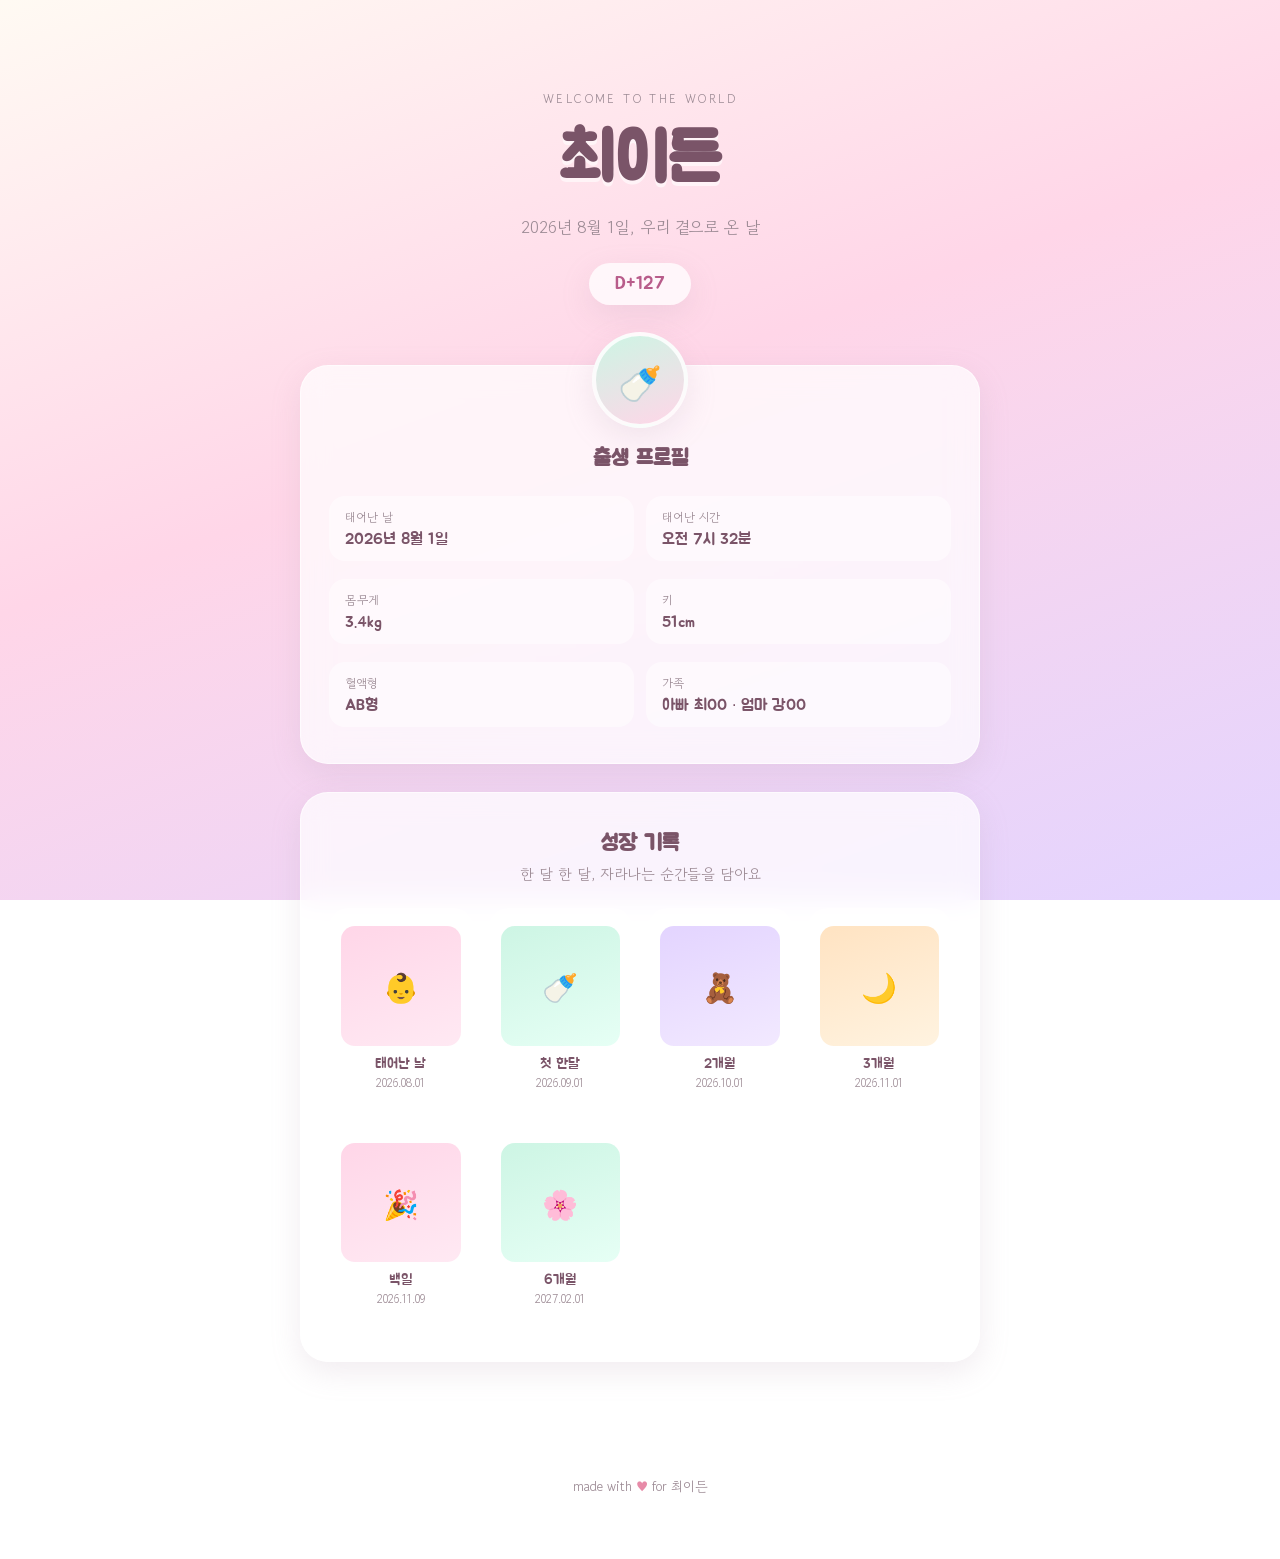
==== index.html @ bd2d75ee "Add baby profile page with growth gallery and D-day counter Static site for baby33 — pastel design w" ====
<!DOCTYPE html>
<html lang="ko">
<head>
<meta charset="UTF-8" />
<meta name="viewport" content="width=device-width, initial-scale=1.0" />
<title>최이든의 특별한 순간들</title>
<meta name="description" content="우리 아기의 탄생과 성장을 기록하는 페이지" />
<link rel="icon" href="data:image/svg+xml,<svg xmlns=%22http://www.w3.org/2000/svg%22 viewBox=%220 0 100 100%22><text y=%22.9em%22 font-size=%2290%22>🍼</text></svg>" />
<link rel="preconnect" href="https://fonts.googleapis.com" />
<link rel="preconnect" href="https://fonts.gstatic.com" crossorigin />
<link href="https://fonts.googleapis.com/css2?family=Jua&family=Gowun+Dodum&display=swap" rel="stylesheet" />
<link rel="stylesheet" href="style.css" />
</head>
<body>

<div class="floaters" aria-hidden="true">
  <span class="floater heart" style="--x:8%; --delay:0s; --dur:14s; --size:28px;">♥</span>
  <span class="floater bubble" style="--x:20%; --delay:3s; --dur:18s; --size:36px;"></span>
  <span class="floater heart" style="--x:35%; --delay:6s; --dur:16s; --size:20px;">♥</span>
  <span class="floater bubble" style="--x:52%; --delay:1s; --dur:20s; --size:24px;"></span>
  <span class="floater heart" style="--x:68%; --delay:8s; --dur:15s; --size:32px;">♥</span>
  <span class="floater bubble" style="--x:80%; --delay:4s; --dur:19s; --size:44px;"></span>
  <span class="floater heart" style="--x:90%; --delay:10s; --dur:17s; --size:22px;">♥</span>
  <span class="floater bubble" style="--x:60%; --delay:12s; --dur:22s; --size:16px;"></span>
</div>

<header class="hero">
  <p class="eyebrow">Welcome to the world</p>
  <h1 id="babyName" class="hero-name">최이든</h1>
  <p class="hero-sub" id="heroSub">2026년 8월 1일, 우리 곁으로 온 날</p>
  <div class="dday-badge" id="ddayBadge">D+0</div>
</header>

<main>
  <section class="card profile-card" id="profile">
    <div class="profile-photo" id="profilePhoto" aria-hidden="true">🍼</div>
    <h2 class="section-title">출생 프로필</h2>
    <dl class="profile-grid" id="profileGrid">
      <!-- JS로 채워집니다 -->
    </dl>
  </section>

  <section class="card gallery-card" id="growth">
    <h2 class="section-title">성장 기록</h2>
    <p class="section-sub">한 달 한 달, 자라나는 순간들을 담아요</p>
    <div class="gallery-grid" id="galleryGrid">
      <!-- JS로 채워집니다 -->
    </div>
  </section>
</main>

<footer class="site-footer">
  <p>made with <span class="footer-heart">♥</span> for <span id="footerName">최이든</span></p>
</footer>

<script src="script.js"></script>
</body>
</html>
---- style.css ----
:root {
  --pink: #ffd6e8;
  --lavender: #e3d4ff;
  --mint: #cdf5e4;
  --cream: #fffaf3;
  --ink: #5a4a52;
  --ink-soft: #9c8a94;
  --card-bg: rgba(255, 255, 255, 0.72);
  --shadow: 0 10px 30px rgba(180, 150, 170, 0.18);
}

* {
  box-sizing: border-box;
}

html {
  scroll-behavior: smooth;
}

body {
  margin: 0;
  min-height: 100vh;
  font-family: "Gowun Dodum", sans-serif;
  color: var(--ink);
  background: linear-gradient(160deg, var(--cream) 0%, var(--pink) 45%, var(--lavender) 100%);
  background-attachment: fixed;
  overflow-x: hidden;
  position: relative;
}

/* ---------- floating hearts & bubbles ---------- */
.floaters {
  position: fixed;
  inset: 0;
  pointer-events: none;
  z-index: 0;
  overflow: hidden;
}

.floater {
  position: absolute;
  bottom: -10%;
  left: var(--x);
  font-size: var(--size);
  animation: rise var(--dur) ease-in infinite;
  animation-delay: var(--delay);
  opacity: 0;
}

.floater.heart {
  color: rgba(255, 255, 255, 0.85);
  text-shadow: 0 0 12px rgba(255, 182, 213, 0.6);
}

.floater.bubble {
  width: var(--size);
  height: var(--size);
  border-radius: 50%;
  background: radial-gradient(circle at 30% 30%, rgba(255, 255, 255, 0.9), rgba(255, 255, 255, 0.15) 70%);
  border: 1px solid rgba(255, 255, 255, 0.5);
}

@keyframes rise {
  0% {
    transform: translateY(0) translateX(0) scale(0.8);
    opacity: 0;
  }
  10% {
    opacity: 0.9;
  }
  50% {
    transform: translateY(-55vh) translateX(15px) scale(1.05);
  }
  90% {
    opacity: 0.7;
  }
  100% {
    transform: translateY(-110vh) translateX(-10px) scale(0.9);
    opacity: 0;
  }
}

/* ---------- layout ---------- */
main {
  position: relative;
  z-index: 1;
  max-width: 720px;
  margin: 0 auto;
  padding: 0 20px 80px;
  display: flex;
  flex-direction: column;
  gap: 28px;
}

.hero {
  position: relative;
  z-index: 1;
  text-align: center;
  padding: 90px 20px 60px;
}

.eyebrow {
  letter-spacing: 0.2em;
  text-transform: uppercase;
  font-size: 0.75rem;
  color: var(--ink-soft);
  margin: 0 0 12px;
}

.hero-name {
  font-family: "Jua", sans-serif;
  font-size: clamp(2.6rem, 9vw, 4.2rem);
  margin: 0;
  color: #7a5468;
  text-shadow: 0 4px 0 rgba(255, 255, 255, 0.6);
}

.hero-sub {
  margin: 12px 0 24px;
  color: var(--ink-soft);
  font-size: 1.05rem;
}

.dday-badge {
  display: inline-block;
  font-family: "Jua", sans-serif;
  font-size: 1.1rem;
  padding: 10px 26px;
  border-radius: 999px;
  background: rgba(255, 255, 255, 0.75);
  box-shadow: var(--shadow);
  color: #b85c8a;
}

/* ---------- cards ---------- */
.card {
  background: var(--card-bg);
  backdrop-filter: blur(14px);
  -webkit-backdrop-filter: blur(14px);
  border: 1px solid rgba(255, 255, 255, 0.6);
  border-radius: 28px;
  box-shadow: var(--shadow);
  padding: 36px 28px;
}

.section-title {
  font-family: "Jua", sans-serif;
  font-size: 1.4rem;
  margin: 0 0 6px;
  color: #7a5468;
  text-align: center;
}

.section-sub {
  text-align: center;
  color: var(--ink-soft);
  margin: 0 0 24px;
  font-size: 0.92rem;
}

/* ---------- profile ---------- */
.profile-card {
  text-align: center;
}

.profile-photo {
  width: 96px;
  height: 96px;
  margin: -70px auto 16px;
  border-radius: 50%;
  background: linear-gradient(160deg, var(--mint), var(--pink));
  display: flex;
  align-items: center;
  justify-content: center;
  font-size: 2.2rem;
  box-shadow: var(--shadow);
  border: 4px solid rgba(255, 255, 255, 0.85);
}

.profile-grid {
  display: grid;
  grid-template-columns: 1fr 1fr;
  gap: 18px 12px;
  margin: 24px 0 0;
  text-align: left;
}

.profile-grid div {
  background: rgba(255, 255, 255, 0.5);
  border-radius: 16px;
  padding: 12px 16px;
}

.profile-grid dt {
  font-size: 0.75rem;
  color: var(--ink-soft);
  margin-bottom: 4px;
}

.profile-grid dd {
  margin: 0;
  font-family: "Jua", sans-serif;
  font-size: 1rem;
  color: #7a5468;
}

/* ---------- gallery ---------- */
.gallery-grid {
  display: grid;
  grid-template-columns: repeat(auto-fill, minmax(140px, 1fr));
  gap: 16px;
}

.gallery-item {
  background: rgba(255, 255, 255, 0.55);
  border-radius: 20px;
  padding: 18px 12px;
  text-align: center;
  transition: transform 0.2s ease;
}

.gallery-item:hover {
  transform: translateY(-4px);
}

.gallery-thumb {
  width: 100%;
  aspect-ratio: 1;
  border-radius: 14px;
  display: flex;
  align-items: center;
  justify-content: center;
  font-size: 1.8rem;
  margin-bottom: 10px;
}

.gallery-label {
  font-family: "Jua", sans-serif;
  font-size: 0.85rem;
  color: #7a5468;
}

.gallery-date {
  font-size: 0.72rem;
  color: var(--ink-soft);
  margin-top: 2px;
}

/* ---------- footer ---------- */
.site-footer {
  position: relative;
  z-index: 1;
  text-align: center;
  padding: 20px 20px 50px;
  color: var(--ink-soft);
  font-size: 0.85rem;
}

.footer-heart {
  color: #e78ba8;
}

@media (max-width: 420px) {
  .profile-grid {
    grid-template-columns: 1fr;
  }
}
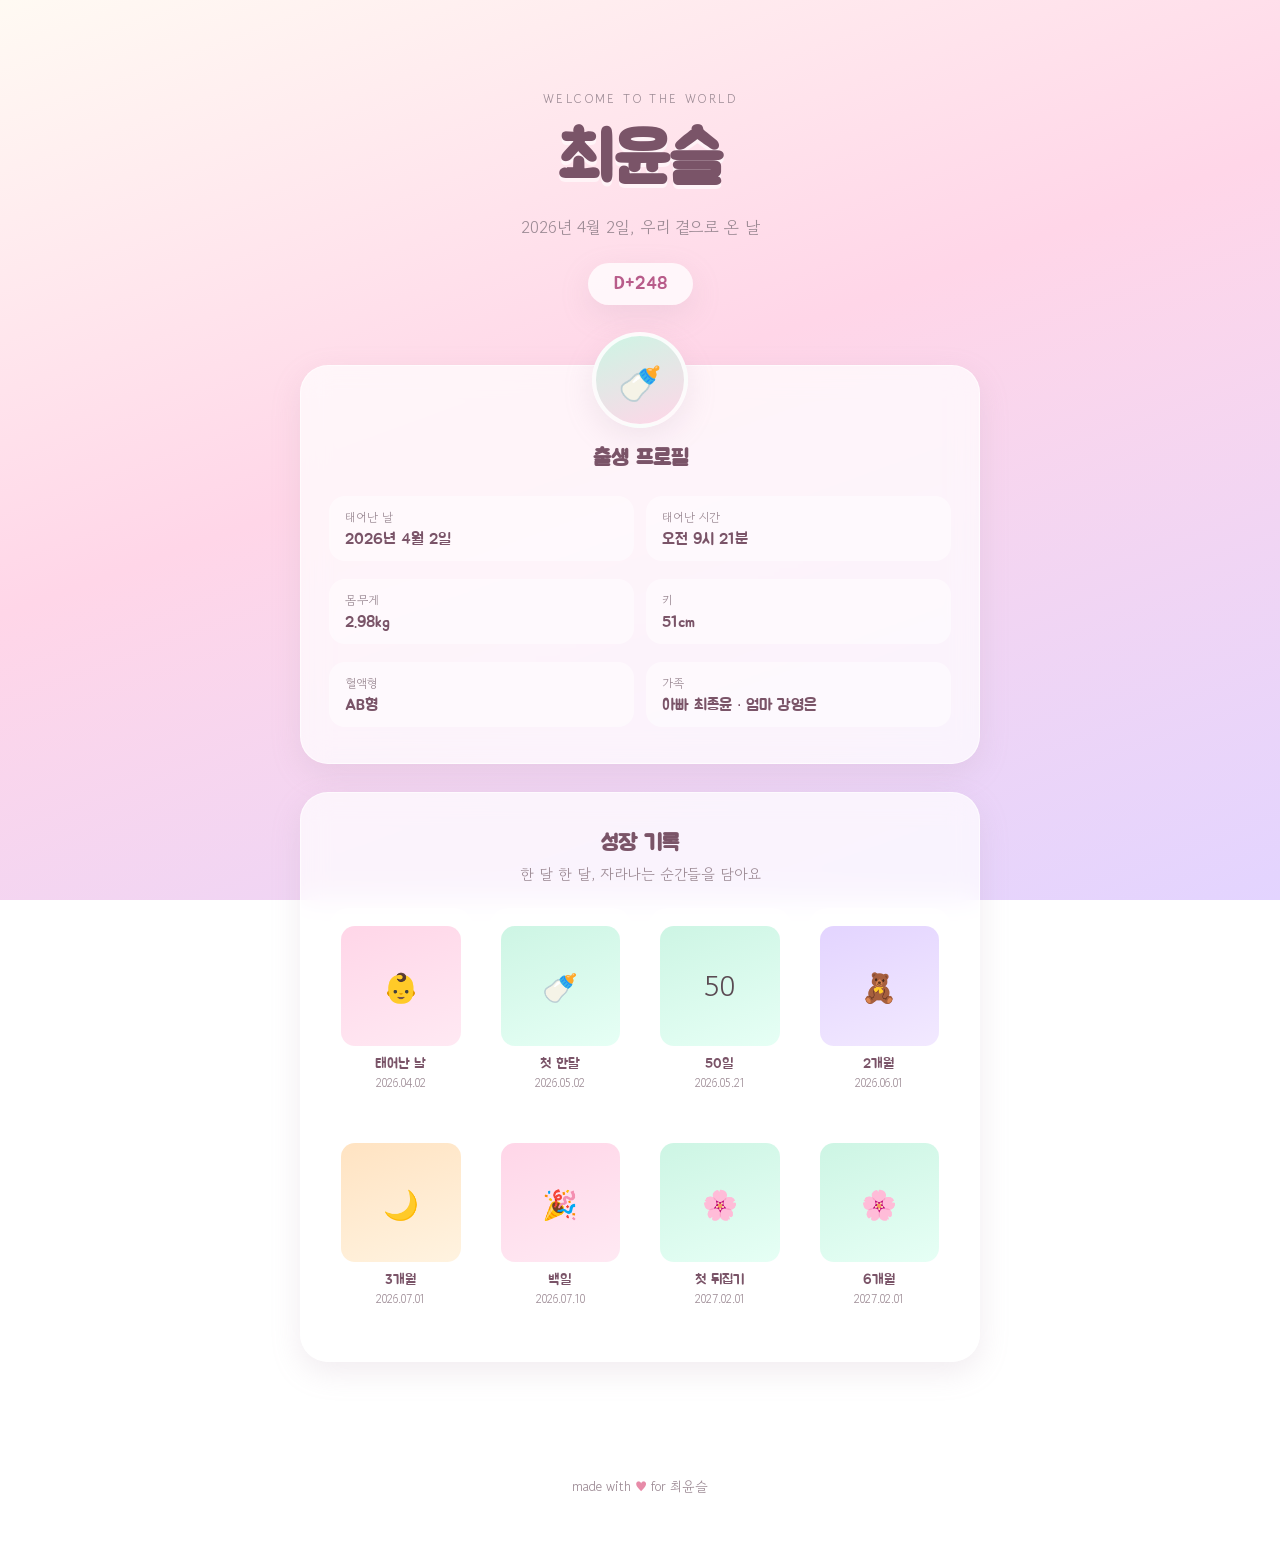
==== commit 4486f24f: "Add first birthday invitation page with photo gallery Standalone /invite/ page with party details, D" ====
--- a/index.html
+++ b/index.html
@@ -3,7 +3,7 @@
 <head>
 <meta charset="UTF-8" />
 <meta name="viewport" content="width=device-width, initial-scale=1.0" />
-<title>최이든의 특별한 순간들</title>
+<title>최윤슬의 특별한 순간들</title>
 <meta name="description" content="우리 아기의 탄생과 성장을 기록하는 페이지" />
 <link rel="icon" href="data:image/svg+xml,<svg xmlns=%22http://www.w3.org/2000/svg%22 viewBox=%220 0 100 100%22><text y=%22.9em%22 font-size=%2290%22>🍼</text></svg>" />
 <link rel="preconnect" href="https://fonts.googleapis.com" />
@@ -26,8 +26,8 @@
 
 <header class="hero">
   <p class="eyebrow">Welcome to the world</p>
-  <h1 id="babyName" class="hero-name">최이든</h1>
-  <p class="hero-sub" id="heroSub">2026년 8월 1일, 우리 곁으로 온 날</p>
+  <h1 id="babyName" class="hero-name">최윤슬</h1>
+  <p class="hero-sub" id="heroSub">2026년 4월 2일, 우리 곁으로 온 날</p>
   <div class="dday-badge" id="ddayBadge">D+0</div>
 </header>
 
